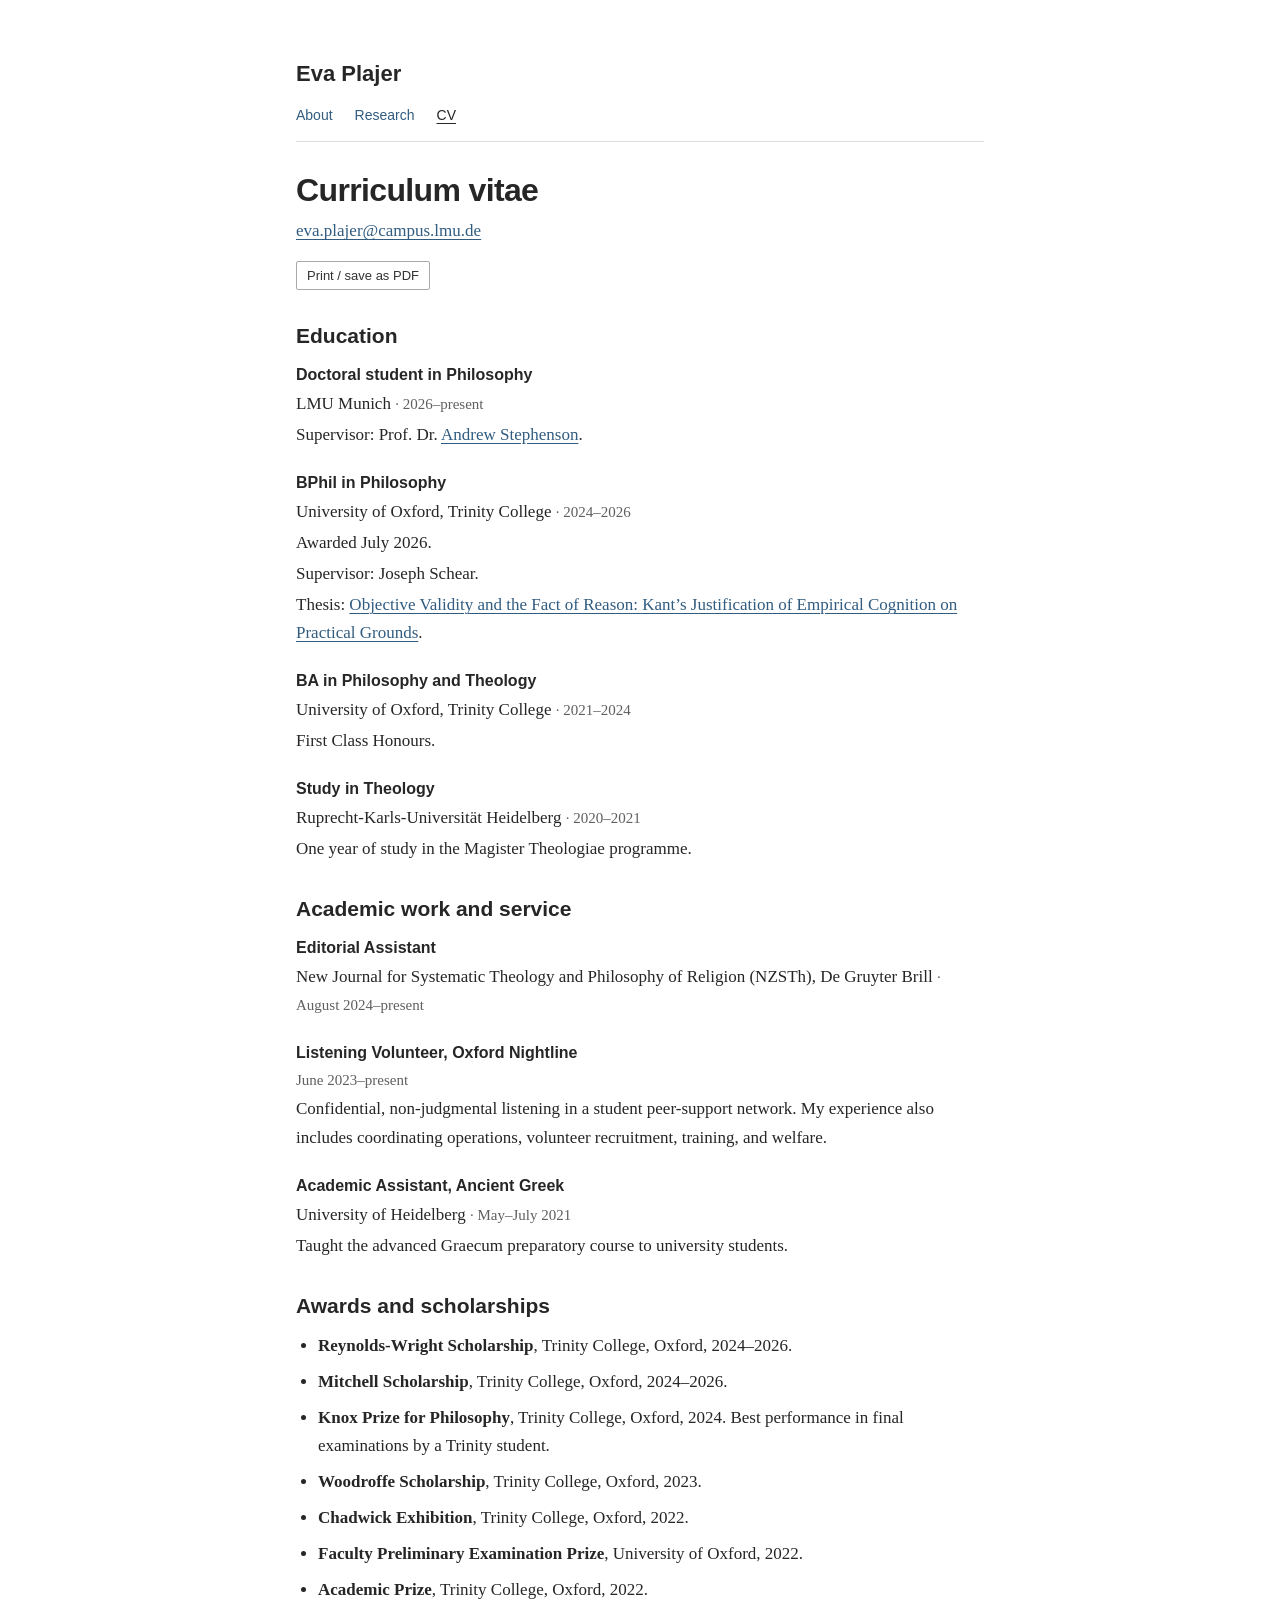
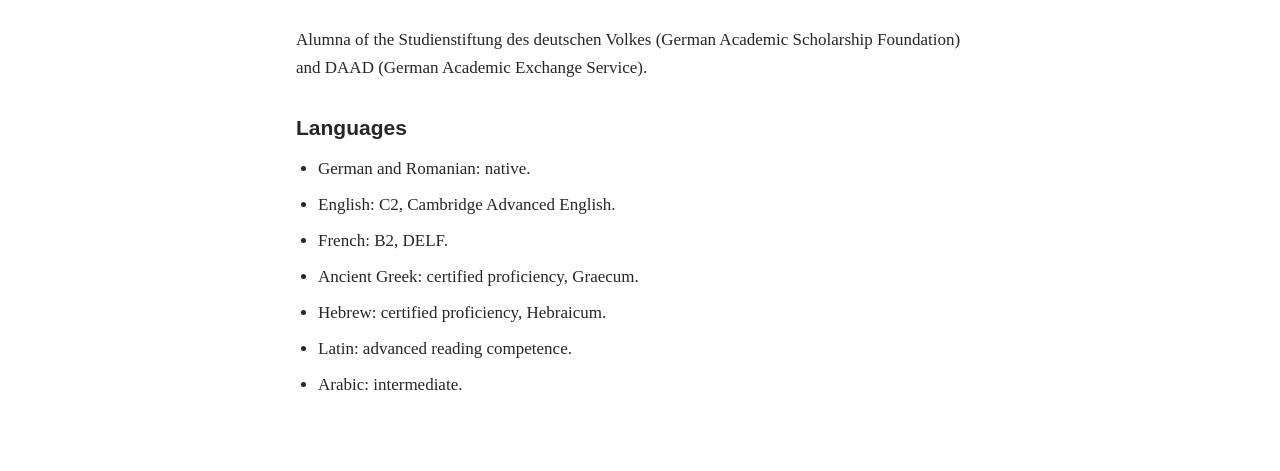
==== cv.html @ 217f37ab "Add BPhil supervisor and link doctoral supervisor" ====
<!doctype html>
<html lang="en">
<head>
  <meta charset="utf-8">
  <meta name="viewport" content="width=device-width, initial-scale=1">
  <title>CV — Eva Plajer</title>
  <meta name="description" content="Eva Plajer’s education, academic experience, awards, and languages.">
  <link rel="canonical" href="https://evaplajer.com/cv.html">
  <link rel="icon" href="favicon.svg" type="image/svg+xml">
  <link rel="stylesheet" href="styles.css?v=2">
  <script src="script.js?v=2" defer></script>
</head>
<body>
  <a class="skip" href="#main">Skip to content</a>
  <header class="site-header">
    <a class="site-name" href="index.html">Eva Plajer</a>
    <nav class="site-nav" aria-label="Main navigation">
      <a href="index.html">About</a>
      <a href="research.html">Research</a>
      <a href="cv.html" aria-current="page">CV</a>
    </nav>
  </header>

  <main id="main">
    <h1>Curriculum vitae</h1>
    <p><a href="mailto:eva.plajer@campus.lmu.de">eva.plajer@campus.lmu.de</a></p>
    <button class="print-button" type="button">Print / save as PDF</button>

    <section aria-labelledby="education">
      <h2 id="education">Education</h2>
      <div class="entry">
        <h3>Doctoral student in Philosophy</h3>
        <p>LMU Munich <span class="date">· 2026–present</span></p>
        <p>Supervisor: Prof. Dr. <a href="https://acstephenson.com/">Andrew Stephenson</a>.</p>
      </div>
      <div class="entry">
        <h3>BPhil in Philosophy</h3>
        <p>University of Oxford, Trinity College <span class="date">· 2024–2026</span></p>
        <p>Awarded July 2026.</p>
        <p>Supervisor: Joseph Schear.</p>
        <p>Thesis: <a href="research.html#thesis">Objective Validity and the Fact of Reason: Kant’s Justification of Empirical Cognition on Practical Grounds</a>.</p>
      </div>
      <div class="entry">
        <h3>BA in Philosophy and Theology</h3>
        <p>University of Oxford, Trinity College <span class="date">· 2021–2024</span></p>
        <p>First Class Honours.</p>
      </div>
      <div class="entry">
        <h3>Study in Theology</h3>
        <p>Ruprecht-Karls-Universität Heidelberg <span class="date">· 2020–2021</span></p>
        <p>One year of study in the Magister Theologiae programme.</p>
      </div>
    </section>

    <section aria-labelledby="experience">
      <h2 id="experience">Academic work and service</h2>
      <div class="entry">
        <h3>Editorial Assistant</h3>
        <p>New Journal for Systematic Theology and Philosophy of Religion (NZSTh), De Gruyter Brill <span class="date">· August 2024–present</span></p>
      </div>
      <div class="entry">
        <h3>Listening Volunteer, Oxford Nightline</h3>
        <p class="date">June 2023–present</p>
        <p>Confidential, non-judgmental listening in a student peer-support network. My experience also includes coordinating operations, volunteer recruitment, training, and welfare.</p>
      </div>
      <div class="entry">
        <h3>Academic Assistant, Ancient Greek</h3>
        <p>University of Heidelberg <span class="date">· May–July 2021</span></p>
        <p>Taught the advanced Graecum preparatory course to university students.</p>
      </div>
    </section>

    <section aria-labelledby="awards">
      <h2 id="awards">Awards and scholarships</h2>
      <ul>
        <li><strong>Reynolds-Wright Scholarship</strong>, Trinity College, Oxford, 2024–2026.</li>
        <li><strong>Mitchell Scholarship</strong>, Trinity College, Oxford, 2024–2026.</li>
        <li><strong>Knox Prize for Philosophy</strong>, Trinity College, Oxford, 2024. Best performance in final examinations by a Trinity student.</li>
        <li><strong>Woodroffe Scholarship</strong>, Trinity College, Oxford, 2023.</li>
        <li><strong>Chadwick Exhibition</strong>, Trinity College, Oxford, 2022.</li>
        <li><strong>Faculty Preliminary Examination Prize</strong>, University of Oxford, 2022.</li>
        <li><strong>Academic Prize</strong>, Trinity College, Oxford, 2022.</li>
      </ul>
      <p>Alumna of the Studienstiftung des deutschen Volkes (German Academic Scholarship Foundation) and DAAD (German Academic Exchange Service).</p>
    </section>

    <section aria-labelledby="languages">
      <h2 id="languages">Languages</h2>
      <ul>
        <li>German and Romanian: native.</li>
        <li>English: C2, Cambridge Advanced English.</li>
        <li>French: B2, DELF.</li>
        <li>Ancient Greek: certified proficiency, Graecum.</li>
        <li>Hebrew: certified proficiency, Hebraicum.</li>
        <li>Latin: advanced reading competence.</li>
        <li>Arabic: intermediate.</li>
      </ul>
    </section>
  </main>
</body>
</html>
---- styles.css ----
:root { color-scheme: light; }
* { box-sizing: border-box; }
body { max-width: 740px; margin: 56px auto 72px; padding: 0 26px; color: #262626; background: #fff; font: 17px/1.65 Georgia, 'Times New Roman', serif; }
a { color: #315c80; text-decoration-thickness: 1px; text-underline-offset: 3px; }
a:hover { color: #183c5b; }
a:focus-visible, button:focus-visible { outline: 2px solid #315c80; outline-offset: 5px; }
h1, h2, h3, .site-name, .site-nav, button { font-family: -apple-system, BlinkMacSystemFont, 'Segoe UI', sans-serif; }
h1 { margin: 0 0 7px; font-size: 32px; line-height: 1.25; font-weight: 600; letter-spacing: -.02em; }
h2 { margin: 32px 0 12px; font-size: 21px; line-height: 1.35; font-weight: 600; }
h3 { margin: 0 0 3px; font-size: 16px; line-height: 1.5; font-weight: 600; }
p { margin: 0 0 16px; }
.site-header { margin-bottom: 28px; }
.site-name { display: inline-block; margin-bottom: 12px; color: #262626; font-size: 22px; font-weight: 600; text-decoration: none; }
.site-nav { display: flex; flex-wrap: wrap; gap: 22px; border-bottom: 1px solid #ddd; padding-bottom: 14px; font-size: 14px; }
.site-nav a { text-decoration: none; }
.site-nav a[aria-current="page"] { color: #262626; text-decoration: underline; }
.subtitle, .muted, .date { color: #606060; }
.subtitle { margin: 0 0 20px; }
.entry { margin: 0 0 22px; }
.entry p { margin: 3px 0; }
.date { font-size: 15px; }
ul { margin: 8px 0 22px; padding-left: 22px; }
li { margin-bottom: 8px; }
.thesis-title { font-style: italic; }
.contact { margin-top: 30px; }
.print-button { padding: 6px 10px; border: 1px solid #aaa; border-radius: 2px; background: #fff; color: #333; font-size: 13px; cursor: pointer; }
.print-button:hover { background: #f5f5f5; }
.skip { position: absolute; top: -100px; }
.skip:focus { top: 8px; background: #fff; padding: 5px; }
@media (max-width: 520px) {
  body { margin: 28px auto 42px; padding: 0 22px; font-size: 16px; }
  h1 { font-size: 29px; }
  .site-header { margin-bottom: 24px; }
}
@media print {
  @page { size: A4; margin: 18mm; }
  body { max-width: none; margin: 0; padding: 0; font-size: 10pt; line-height: 1.5; }
  .site-header, .skip, .print-button { display: none; }
  h1 { font-size: 24pt; } h2 { font-size: 15pt; margin-top: 20px; } h3 { font-size: 10pt; }
  .entry { break-inside: avoid; margin-bottom: 15px; }
  .date { font-size: 9pt; }
  a { color: inherit; text-decoration: none; }
}
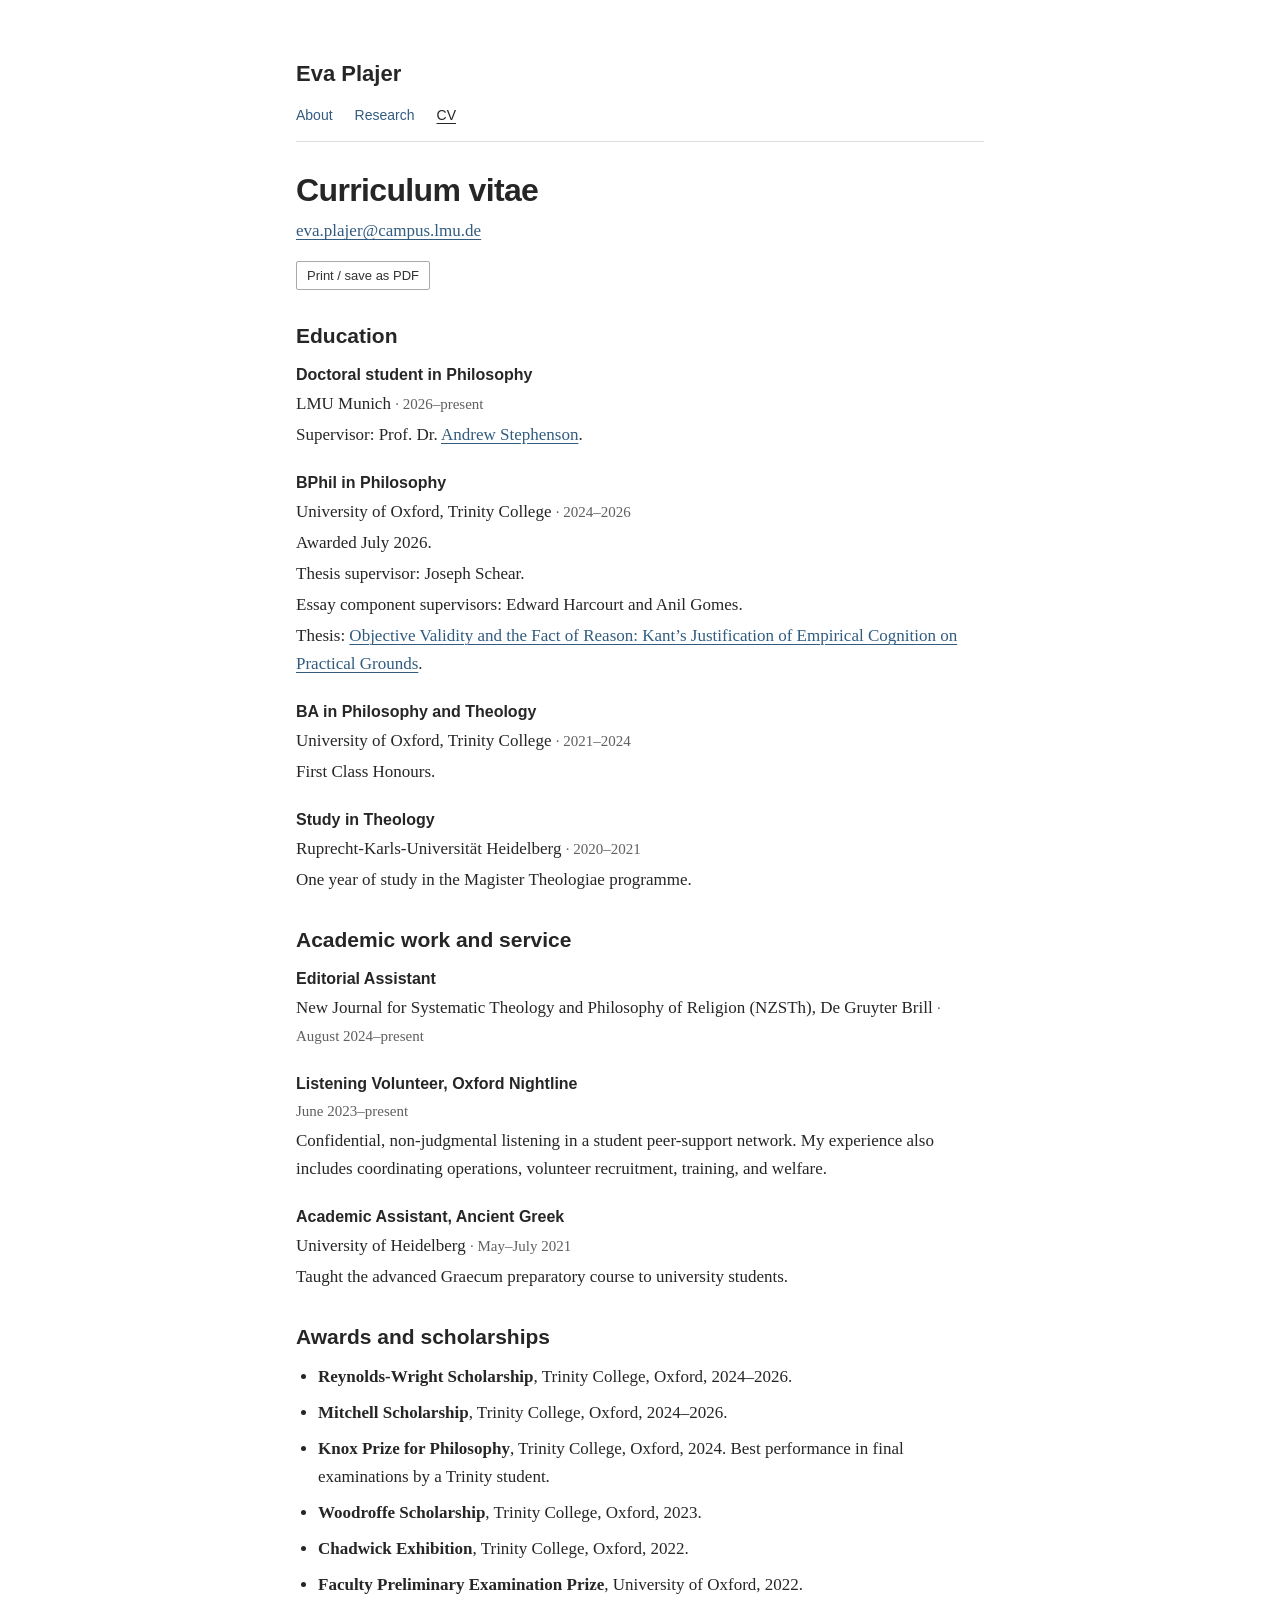
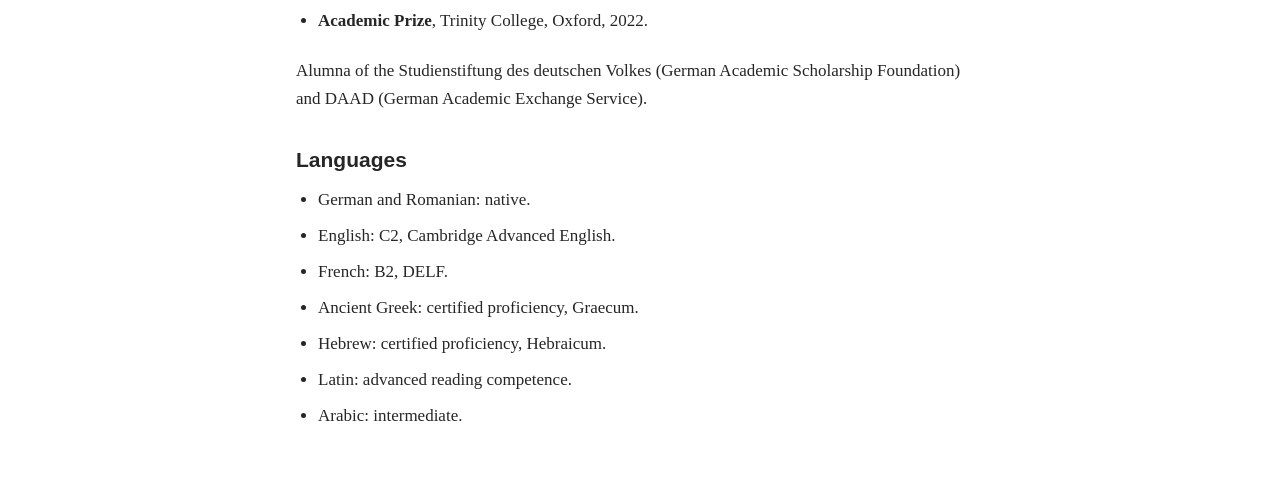
==== commit 085700ef: "Distinguish BPhil thesis and essay supervision" ====
--- a/cv.html
+++ b/cv.html
@@ -37,7 +37,8 @@
         <h3>BPhil in Philosophy</h3>
         <p>University of Oxford, Trinity College <span class="date">· 2024–2026</span></p>
         <p>Awarded July 2026.</p>
-        <p>Supervisor: Joseph Schear.</p>
+        <p>Thesis supervisor: Joseph Schear.</p>
+        <p>Essay component supervisors: Edward Harcourt and Anil Gomes.</p>
         <p>Thesis: <a href="research.html#thesis">Objective Validity and the Fact of Reason: Kant’s Justification of Empirical Cognition on Practical Grounds</a>.</p>
       </div>
       <div class="entry">
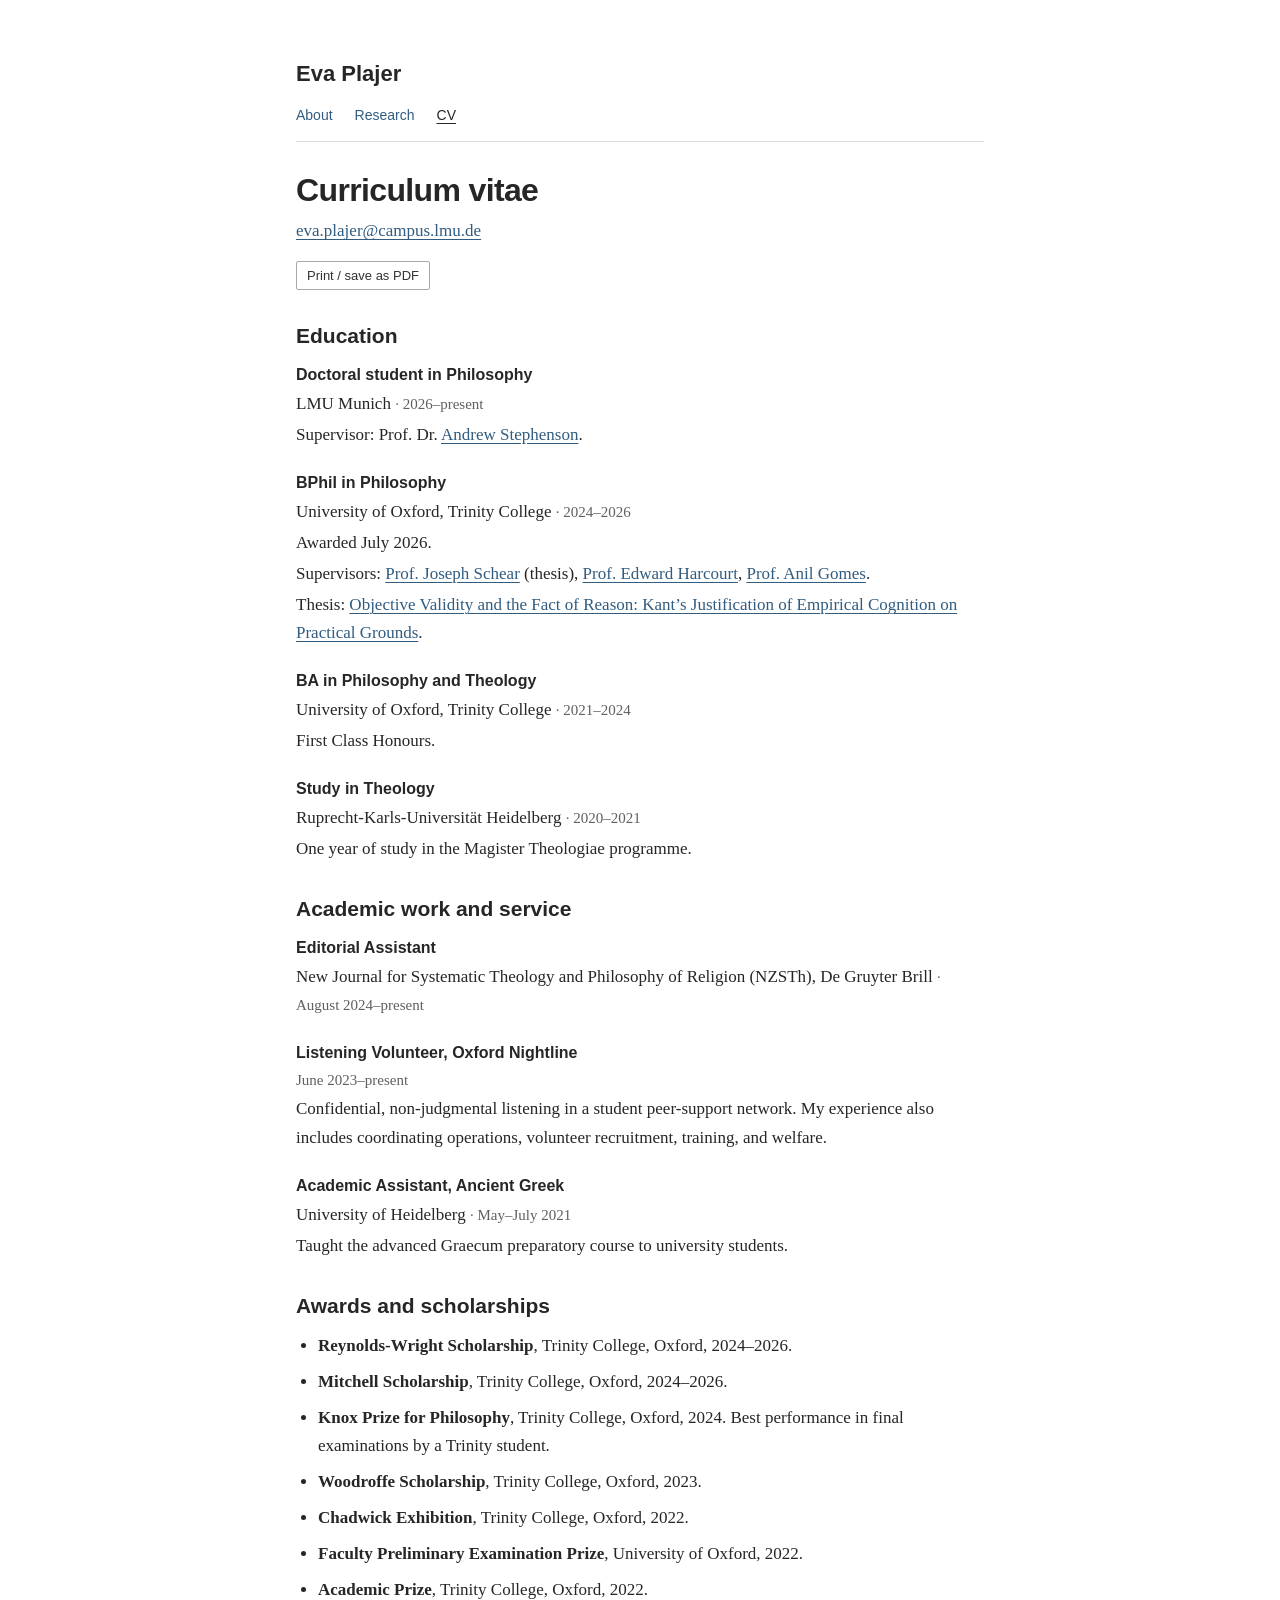
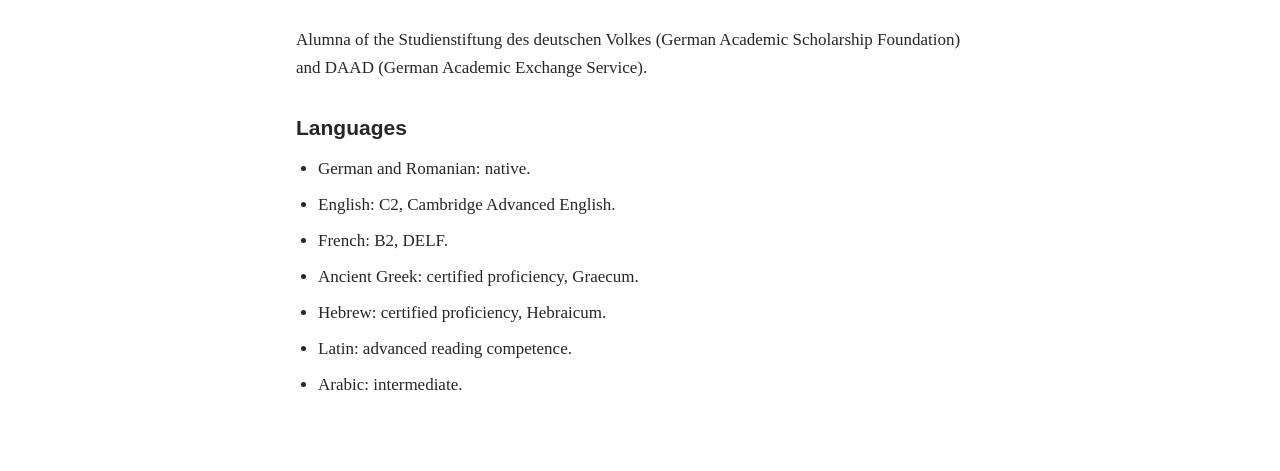
==== commit aace6f47: "Use linked titles in a single BPhil supervisors line" ====
--- a/cv.html
+++ b/cv.html
@@ -37,8 +37,7 @@
         <h3>BPhil in Philosophy</h3>
         <p>University of Oxford, Trinity College <span class="date">· 2024–2026</span></p>
         <p>Awarded July 2026.</p>
-        <p>Thesis supervisor: Joseph Schear.</p>
-        <p>Essay component supervisors: Edward Harcourt and Anil Gomes.</p>
+        <p>Supervisors: <a href="https://www.chch.ox.ac.uk/people/professor-joseph-k-schear">Prof. Joseph Schear</a> (thesis), <a href="https://www.philosophy.ox.ac.uk/people/edward-harcourt">Prof. Edward Harcourt</a>, <a href="https://www.anilgomes.com/">Prof. Anil Gomes</a>.</p>
         <p>Thesis: <a href="research.html#thesis">Objective Validity and the Fact of Reason: Kant’s Justification of Empirical Cognition on Practical Grounds</a>.</p>
       </div>
       <div class="entry">
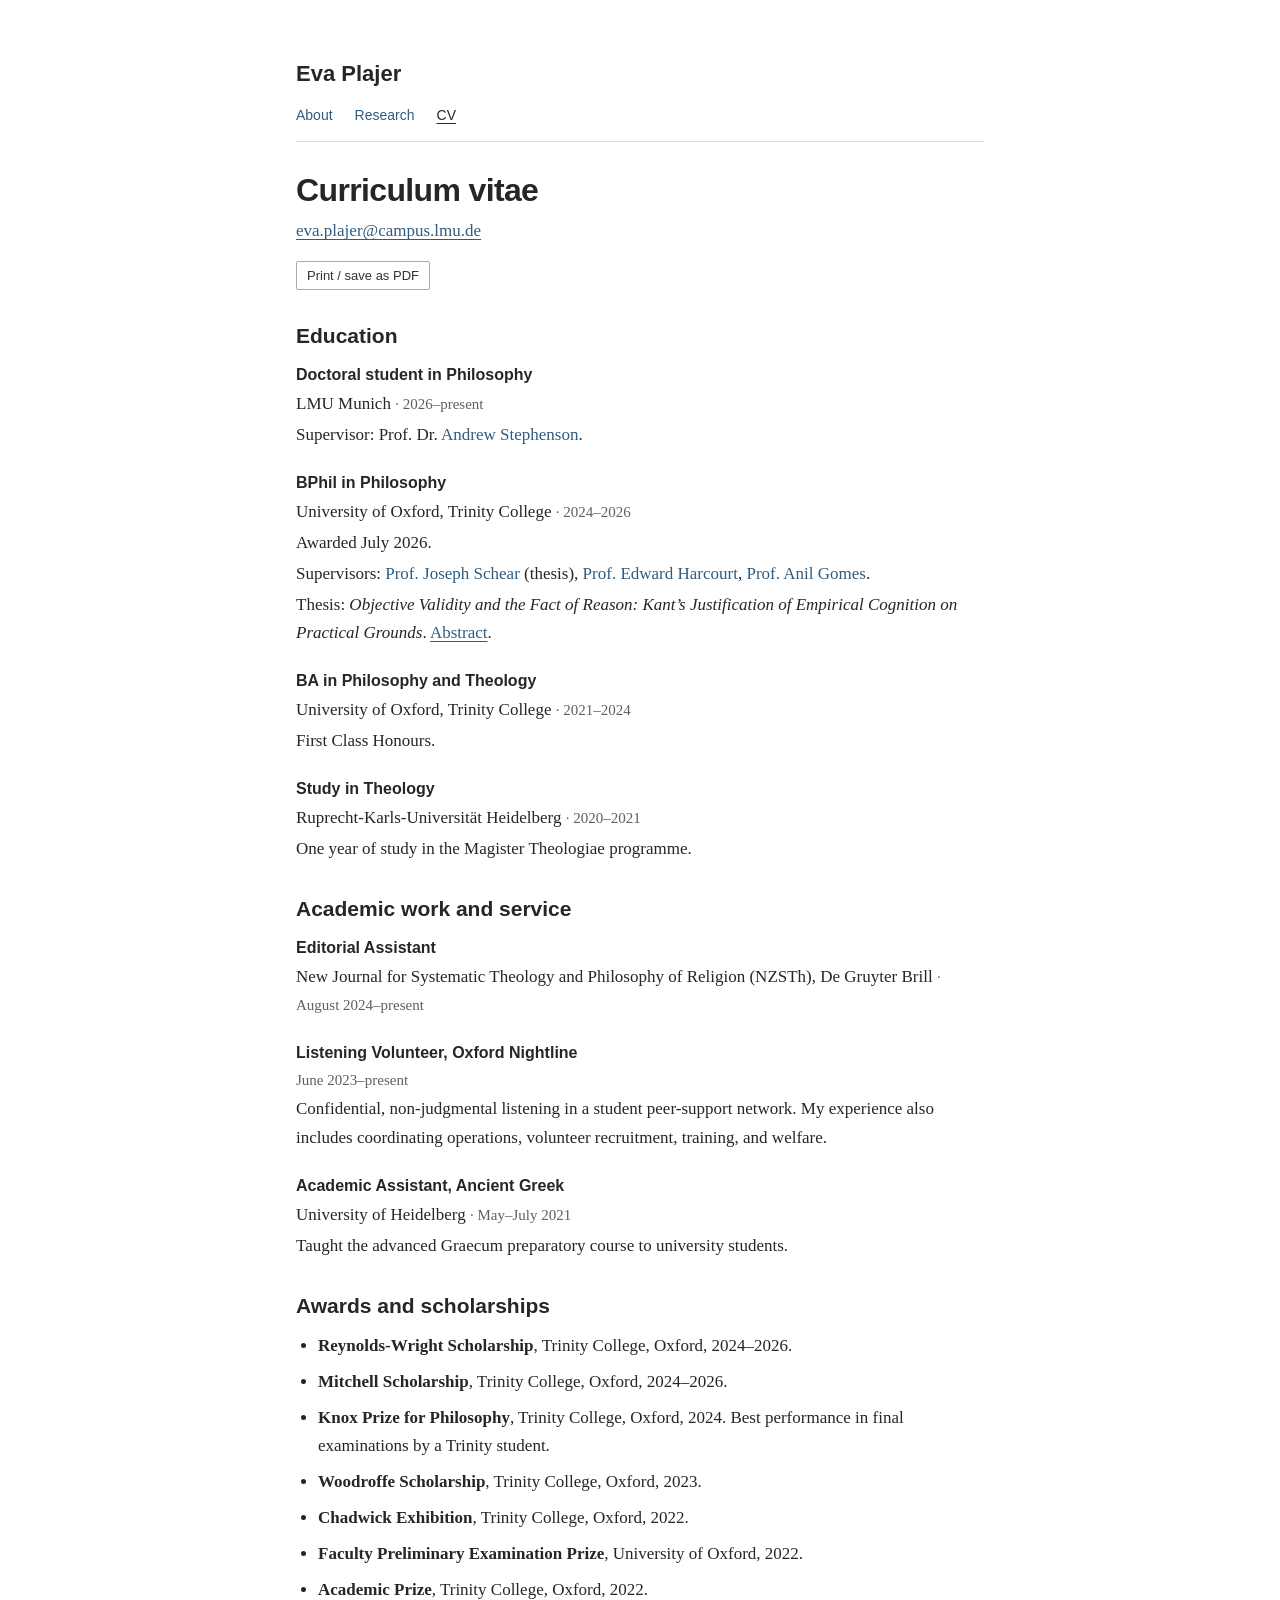
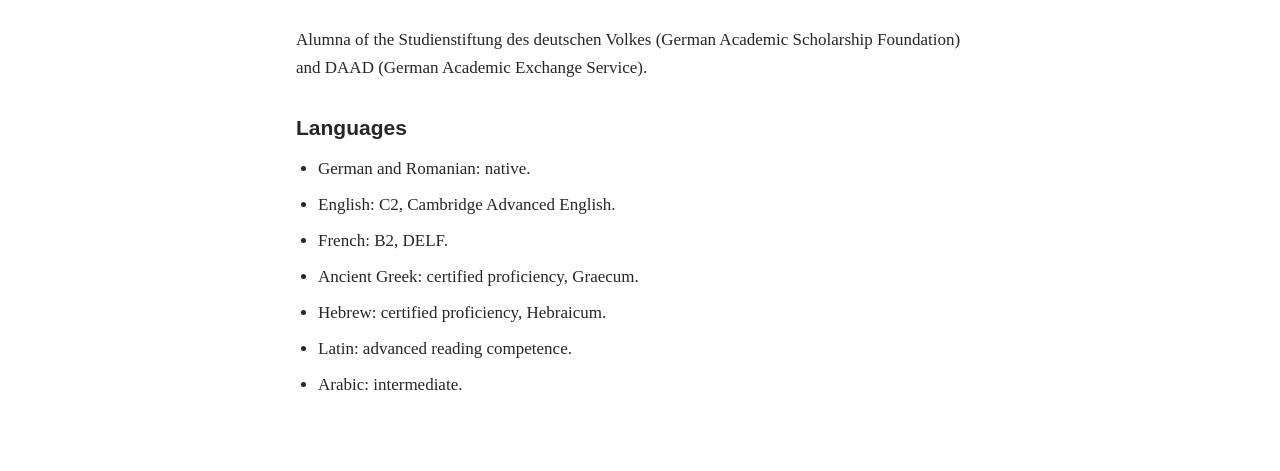
==== commit 72915f87: "Simplify CV supervisor links and thesis presentation" ====
--- a/cv.html
+++ b/cv.html
@@ -7,7 +7,7 @@
   <meta name="description" content="Eva Plajer’s education, academic experience, awards, and languages.">
   <link rel="canonical" href="https://evaplajer.com/cv.html">
   <link rel="icon" href="favicon.svg" type="image/svg+xml">
-  <link rel="stylesheet" href="styles.css?v=2">
+  <link rel="stylesheet" href="styles.css?v=3">
   <script src="script.js?v=2" defer></script>
 </head>
 <body>
@@ -31,14 +31,14 @@
       <div class="entry">
         <h3>Doctoral student in Philosophy</h3>
         <p>LMU Munich <span class="date">· 2026–present</span></p>
-        <p>Supervisor: Prof. Dr. <a href="https://acstephenson.com/">Andrew Stephenson</a>.</p>
+        <p class="supervisors">Supervisor: Prof. Dr. <a href="https://acstephenson.com/">Andrew Stephenson</a>.</p>
       </div>
       <div class="entry">
         <h3>BPhil in Philosophy</h3>
         <p>University of Oxford, Trinity College <span class="date">· 2024–2026</span></p>
         <p>Awarded July 2026.</p>
-        <p>Supervisors: <a href="https://www.chch.ox.ac.uk/people/professor-joseph-k-schear">Prof. Joseph Schear</a> (thesis), <a href="https://www.philosophy.ox.ac.uk/people/edward-harcourt">Prof. Edward Harcourt</a>, <a href="https://www.anilgomes.com/">Prof. Anil Gomes</a>.</p>
-        <p>Thesis: <a href="research.html#thesis">Objective Validity and the Fact of Reason: Kant’s Justification of Empirical Cognition on Practical Grounds</a>.</p>
+        <p class="supervisors">Supervisors: <a href="https://www.chch.ox.ac.uk/people/professor-joseph-k-schear">Prof. Joseph Schear</a> (thesis), <a href="https://www.philosophy.ox.ac.uk/people/edward-harcourt">Prof. Edward Harcourt</a>, <a href="https://www.anilgomes.com/">Prof. Anil Gomes</a>.</p>
+        <p>Thesis: <em>Objective Validity and the Fact of Reason: Kant’s Justification of Empirical Cognition on Practical Grounds</em>. <a href="research.html#thesis">Abstract</a>.</p>
       </div>
       <div class="entry">
         <h3>BA in Philosophy and Theology</h3>
--- a/styles.css
+++ b/styles.css
@@ -3,6 +3,8 @@
 body { max-width: 740px; margin: 56px auto 72px; padding: 0 26px; color: #262626; background: #fff; font: 17px/1.65 Georgia, 'Times New Roman', serif; }
 a { color: #315c80; text-decoration-thickness: 1px; text-underline-offset: 3px; }
 a:hover { color: #183c5b; }
+.supervisors a { text-decoration: none; }
+.supervisors a:hover, .supervisors a:focus-visible { text-decoration: underline; }
 a:focus-visible, button:focus-visible { outline: 2px solid #315c80; outline-offset: 5px; }
 h1, h2, h3, .site-name, .site-nav, button { font-family: -apple-system, BlinkMacSystemFont, 'Segoe UI', sans-serif; }
 h1 { margin: 0 0 7px; font-size: 32px; line-height: 1.25; font-weight: 600; letter-spacing: -.02em; }
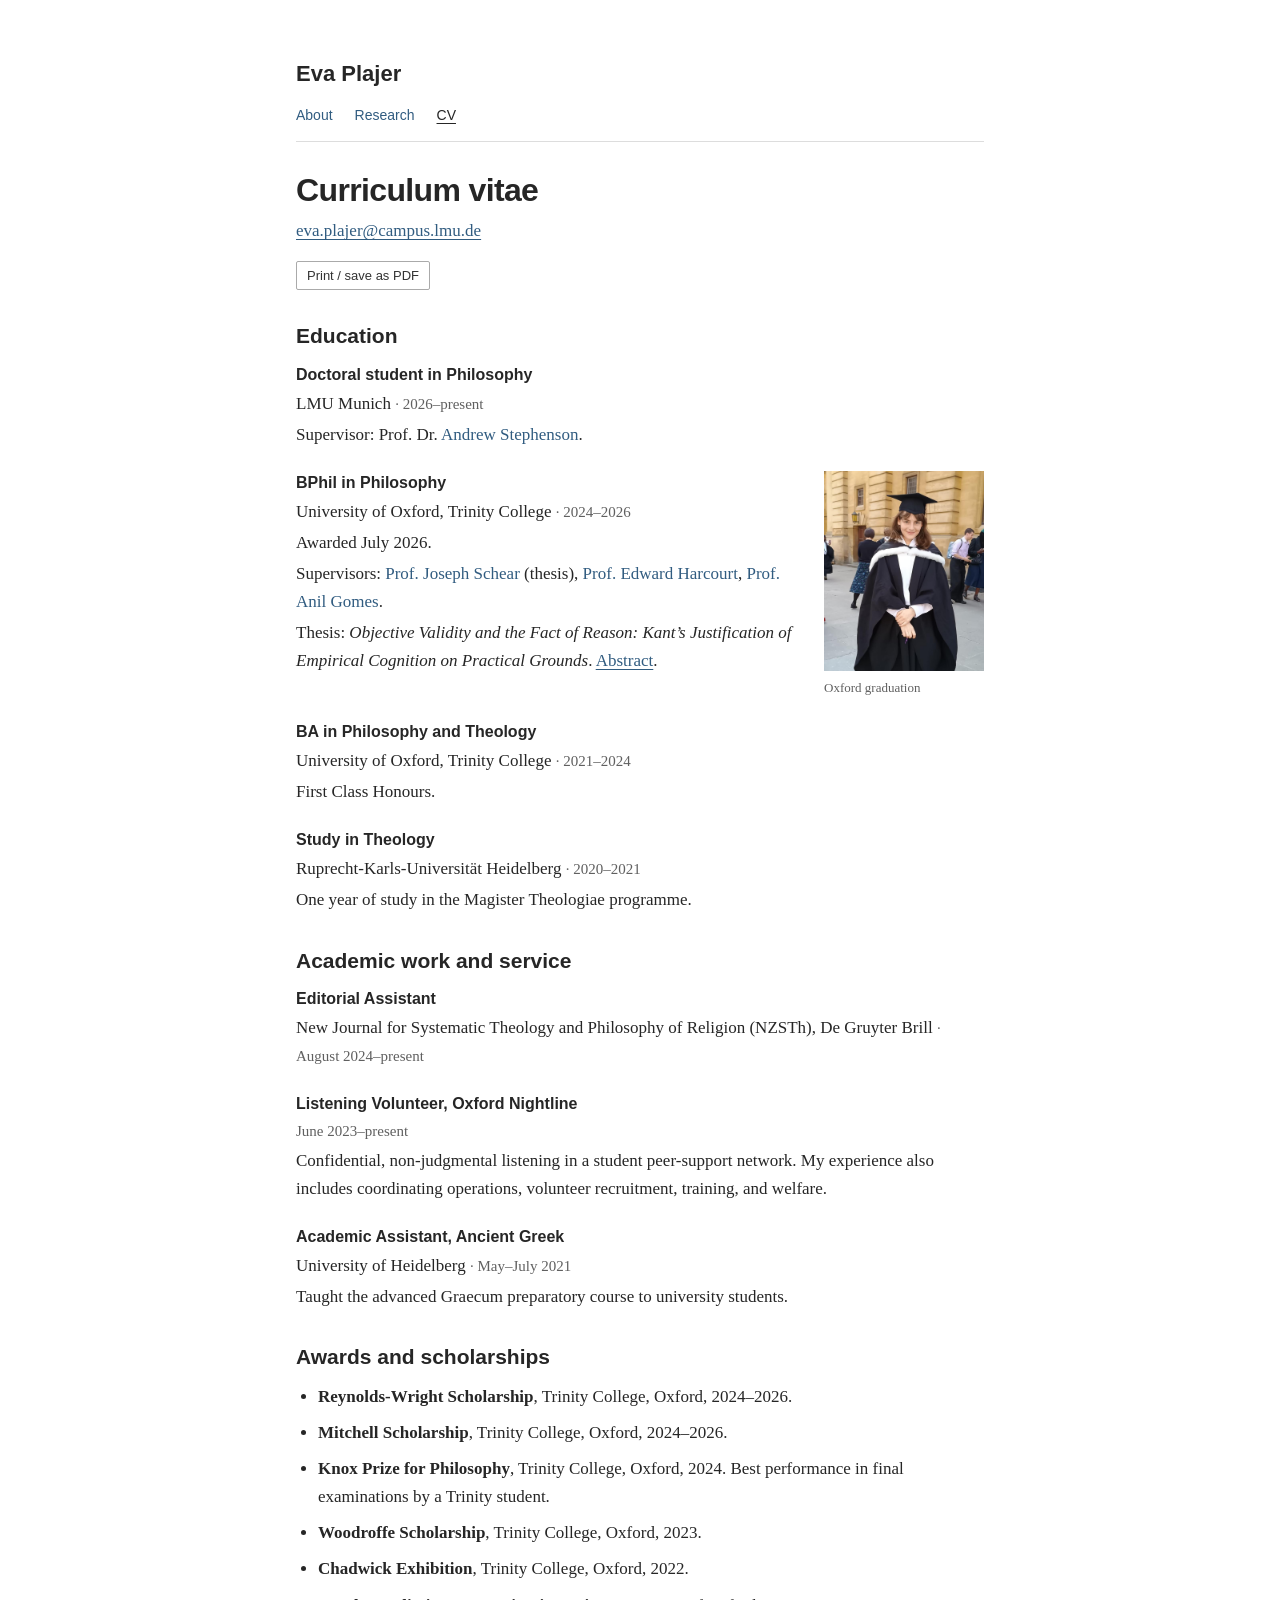
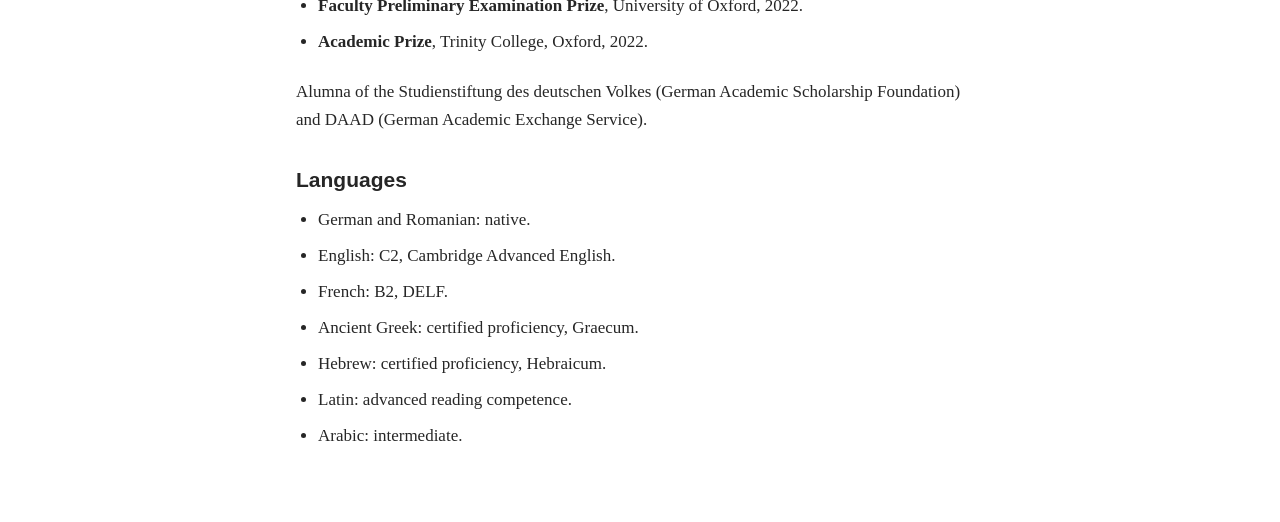
==== commit 265fde5b: "Add restrained portraits and PhilPeople profile link" ====
--- a/cv.html
+++ b/cv.html
@@ -7,7 +7,7 @@
   <meta name="description" content="Eva Plajer’s education, academic experience, awards, and languages.">
   <link rel="canonical" href="https://evaplajer.com/cv.html">
   <link rel="icon" href="favicon.svg" type="image/svg+xml">
-  <link rel="stylesheet" href="styles.css?v=3">
+  <link rel="stylesheet" href="styles.css?v=4">
   <script src="script.js?v=2" defer></script>
 </head>
 <body>
@@ -33,12 +33,20 @@
         <p>LMU Munich <span class="date">· 2026–present</span></p>
         <p class="supervisors">Supervisor: Prof. Dr. <a href="https://acstephenson.com/">Andrew Stephenson</a>.</p>
       </div>
-      <div class="entry">
-        <h3>BPhil in Philosophy</h3>
-        <p>University of Oxford, Trinity College <span class="date">· 2024–2026</span></p>
-        <p>Awarded July 2026.</p>
-        <p class="supervisors">Supervisors: <a href="https://www.chch.ox.ac.uk/people/professor-joseph-k-schear">Prof. Joseph Schear</a> (thesis), <a href="https://www.philosophy.ox.ac.uk/people/edward-harcourt">Prof. Edward Harcourt</a>, <a href="https://www.anilgomes.com/">Prof. Anil Gomes</a>.</p>
-        <p>Thesis: <em>Objective Validity and the Fact of Reason: Kant’s Justification of Empirical Cognition on Practical Grounds</em>. <a href="research.html#thesis">Abstract</a>.</p>
+      <div class="entry degree-with-photo">
+        <div>
+          <h3>BPhil in Philosophy</h3>
+          <p>University of Oxford, Trinity College <span class="date">· 2024–2026</span></p>
+          <p>Awarded July 2026.</p>
+          <p class="supervisors">Supervisors: <a href="https://www.chch.ox.ac.uk/people/professor-joseph-k-schear">Prof. Joseph Schear</a> (thesis), <a href="https://www.philosophy.ox.ac.uk/people/edward-harcourt">Prof. Edward Harcourt</a>, <a href="https://www.anilgomes.com/">Prof. Anil Gomes</a>.</p>
+          <p>Thesis: <em>Objective Validity and the Fact of Reason: Kant’s Justification of Empirical Cognition on Practical Grounds</em>. <a href="research.html#thesis">Abstract</a>.</p>
+        </div>
+        <figure class="graduation-photo">
+          <div class="graduation-frame">
+            <img src="assets/eva-plajer-oxford-graduation.jpg" alt="Eva Plajer in her graduation cap and gown at Oxford" width="1200" height="1600" decoding="async">
+          </div>
+          <figcaption>Oxford graduation</figcaption>
+        </figure>
       </div>
       <div class="entry">
         <h3>BA in Philosophy and Theology</h3>
--- a/styles.css
+++ b/styles.css
@@ -29,6 +29,20 @@
 .print-button:hover { background: #f5f5f5; }
 .skip { position: absolute; top: -100px; }
 .skip:focus { top: 8px; background: #fff; padding: 5px; }
+.introduction { display: grid; grid-template-columns: minmax(0, 1fr) 184px; align-items: start; gap: 30px; }
+.introduction-text p:last-child { margin-bottom: 0; }
+.portrait-frame, .graduation-frame { overflow: hidden; aspect-ratio: 4 / 5; }
+.portrait-frame img, .graduation-frame img { display: block; width: 100%; height: 100%; object-fit: cover; }
+.portrait-frame img { object-position: 55% 35%; transform: scale(1.45); transform-origin: 55% 35%; }
+.degree-with-photo { display: grid; grid-template-columns: minmax(0, 1fr) 160px; align-items: start; gap: 26px; }
+.graduation-photo { margin: 0; }
+.graduation-frame img { object-position: 52% 25%; transform: scale(1.5); transform-origin: 52% 25%; }
+.graduation-photo figcaption { margin-top: 6px; color: #606060; font-size: 13px; }
+@media (max-width: 620px) {
+  .introduction, .degree-with-photo { grid-template-columns: 1fr; gap: 20px; }
+  .portrait-frame { width: 170px; }
+  .graduation-photo { width: 160px; }
+}
 @media (max-width: 520px) {
   body { margin: 28px auto 42px; padding: 0 22px; font-size: 16px; }
   h1 { font-size: 29px; }
@@ -37,7 +51,8 @@
 @media print {
   @page { size: A4; margin: 18mm; }
   body { max-width: none; margin: 0; padding: 0; font-size: 10pt; line-height: 1.5; }
-  .site-header, .skip, .print-button { display: none; }
+  .site-header, .skip, .print-button, .graduation-photo, .portrait-frame { display: none; }
+  .introduction, .degree-with-photo { display: block; }
   h1 { font-size: 24pt; } h2 { font-size: 15pt; margin-top: 20px; } h3 { font-size: 10pt; }
   .entry { break-inside: avoid; margin-bottom: 15px; }
   .date { font-size: 9pt; }
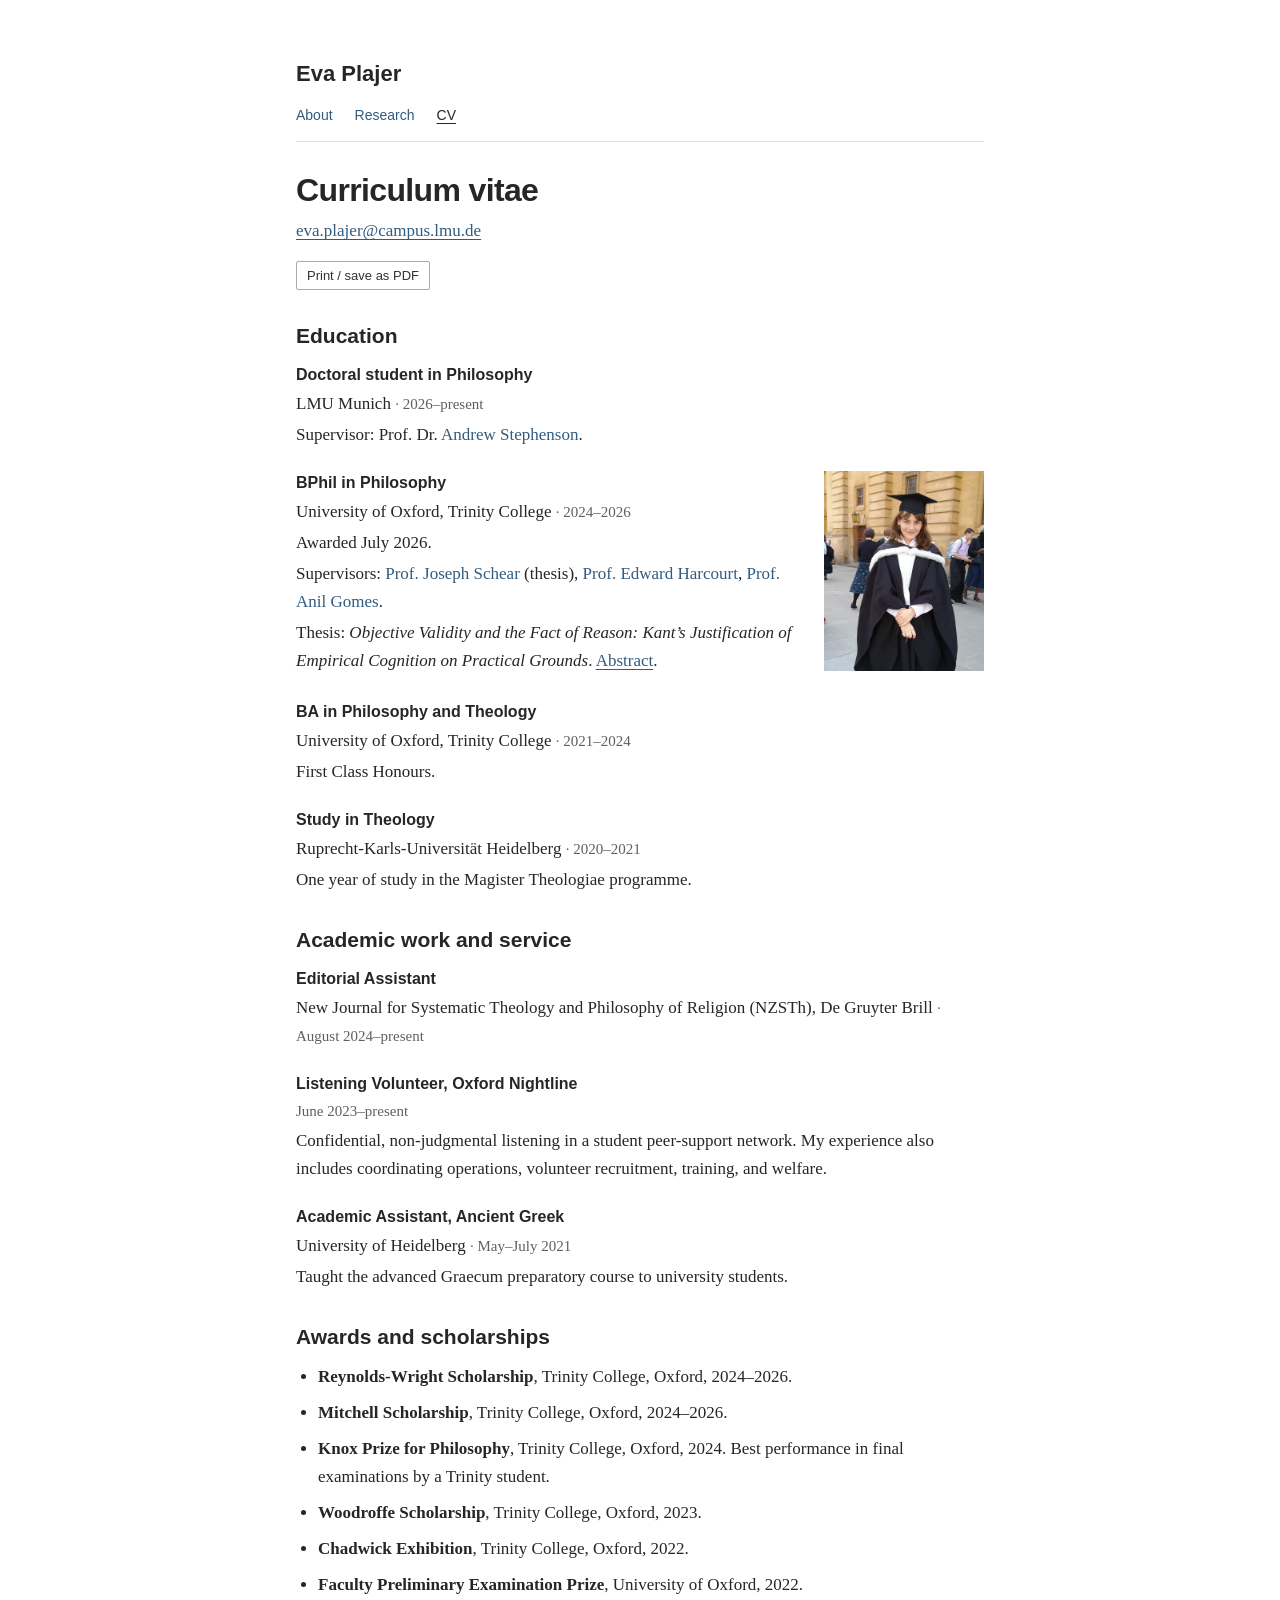
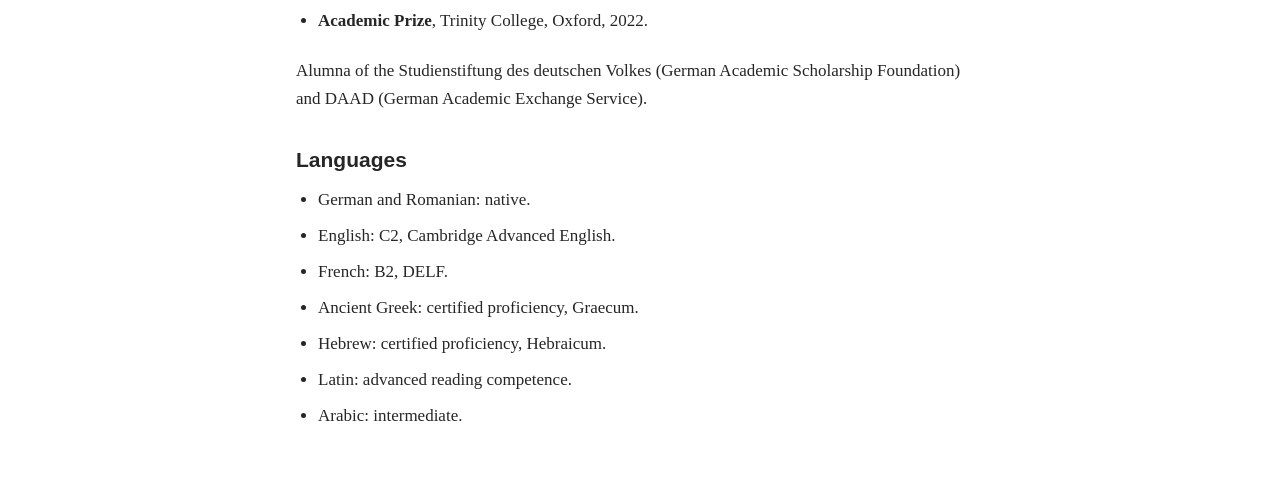
==== commit a40ecbc3: "Remove graduation photo caption" ====
--- a/cv.html
+++ b/cv.html
@@ -45,7 +45,6 @@
           <div class="graduation-frame">
             <img src="assets/eva-plajer-oxford-graduation.jpg" alt="Eva Plajer in her graduation cap and gown at Oxford" width="1200" height="1600" decoding="async">
           </div>
-          <figcaption>Oxford graduation</figcaption>
         </figure>
       </div>
       <div class="entry">
--- a/styles.css
+++ b/styles.css
@@ -37,7 +37,6 @@
 .degree-with-photo { display: grid; grid-template-columns: minmax(0, 1fr) 160px; align-items: start; gap: 26px; }
 .graduation-photo { margin: 0; }
 .graduation-frame img { object-position: 52% 25%; transform: scale(1.5); transform-origin: 52% 25%; }
-.graduation-photo figcaption { margin-top: 6px; color: #606060; font-size: 13px; }
 @media (max-width: 620px) {
   .introduction, .degree-with-photo { grid-template-columns: 1fr; gap: 20px; }
   .portrait-frame { width: 170px; }
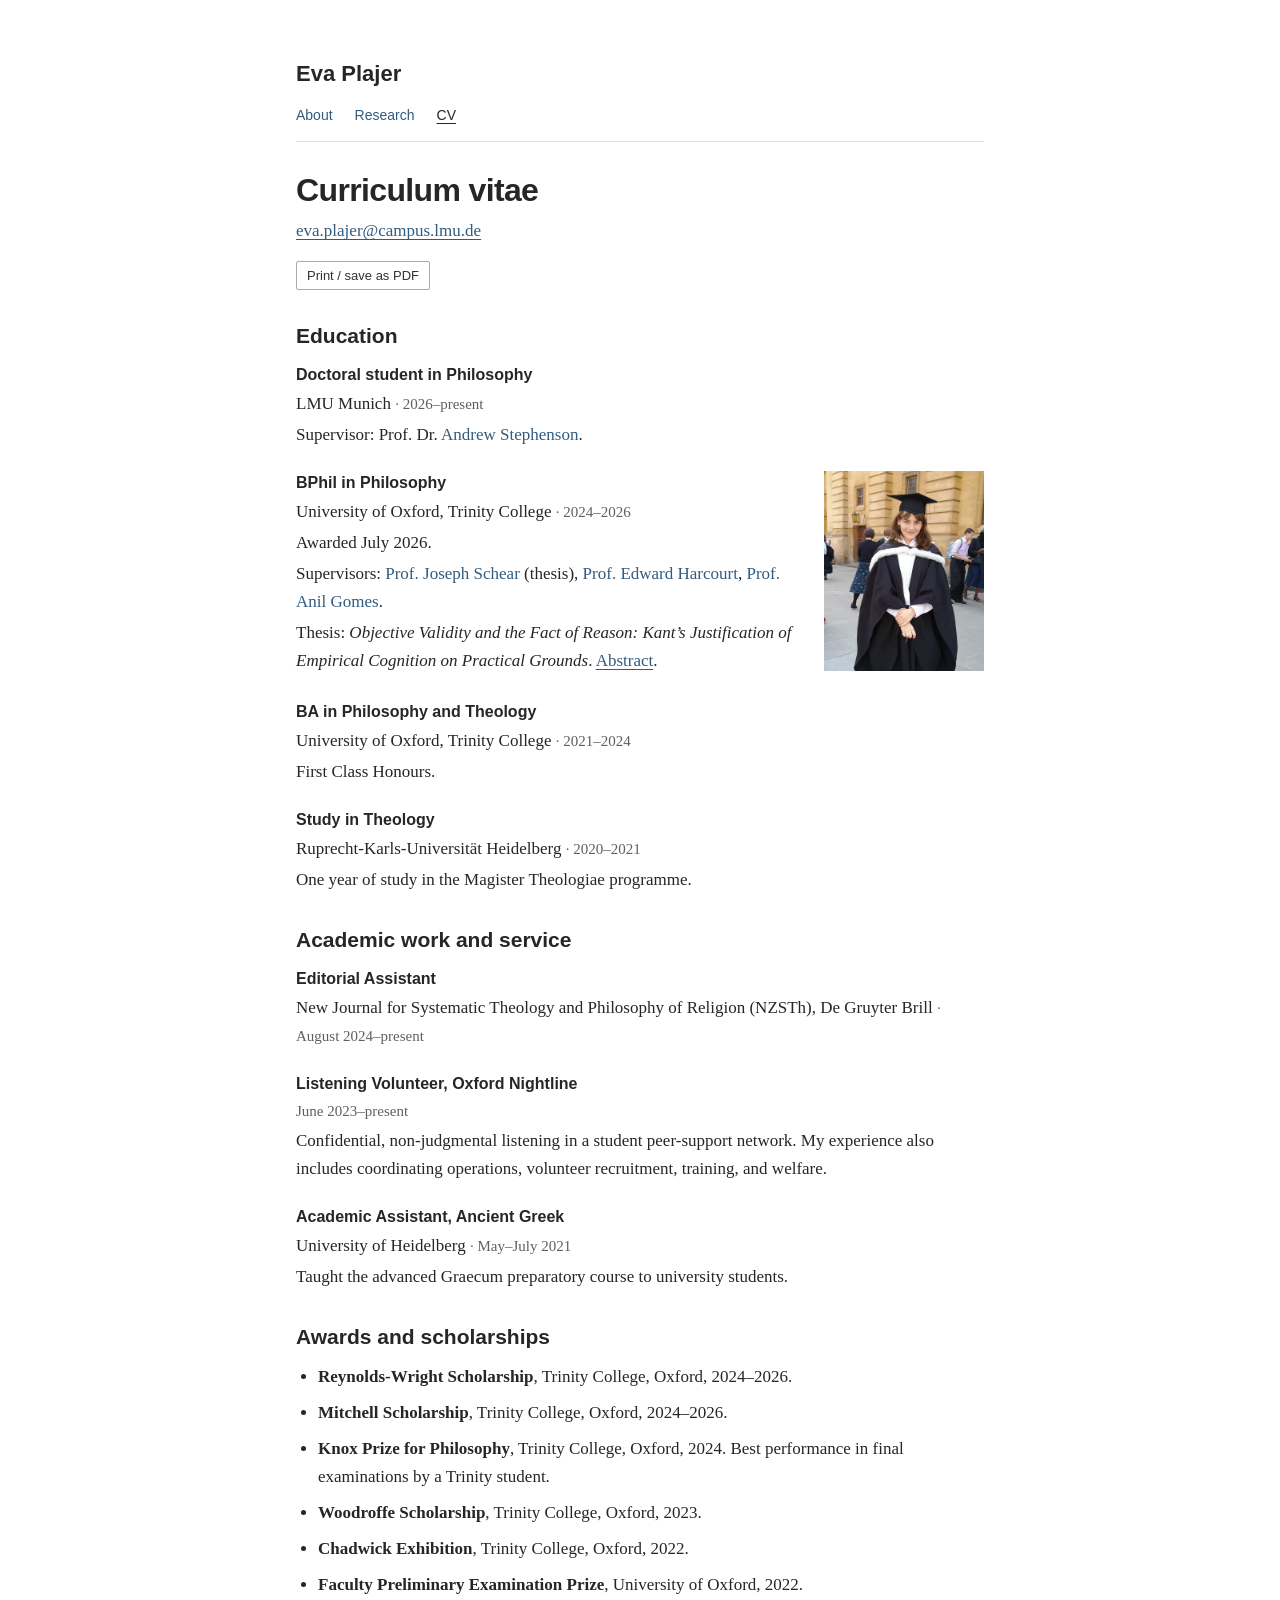
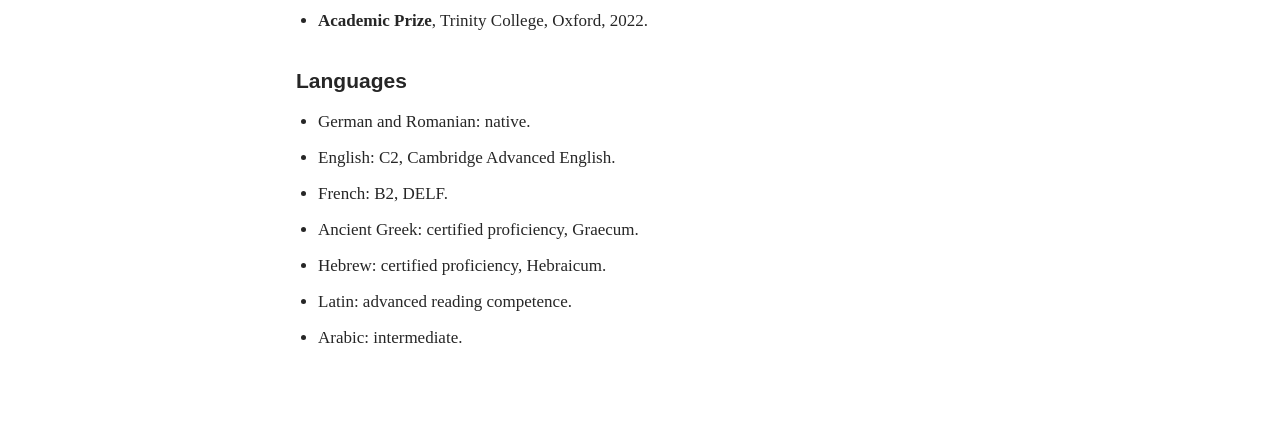
==== commit 0fd8412c: "Remove scholarship alumna note from CV" ====
--- a/cv.html
+++ b/cv.html
@@ -6,7 +6,7 @@
   <title>CV — Eva Plajer</title>
   <meta name="description" content="Eva Plajer’s education, academic experience, awards, and languages.">
   <link rel="canonical" href="https://evaplajer.com/cv.html">
-  <link rel="icon" href="favicon.svg" type="image/svg+xml">
+  <link rel="icon" href="favicon.svg?v=2" type="image/svg+xml">
   <link rel="stylesheet" href="styles.css?v=4">
   <script src="script.js?v=2" defer></script>
 </head>
@@ -88,7 +88,6 @@
         <li><strong>Faculty Preliminary Examination Prize</strong>, University of Oxford, 2022.</li>
         <li><strong>Academic Prize</strong>, Trinity College, Oxford, 2022.</li>
       </ul>
-      <p>Alumna of the Studienstiftung des deutschen Volkes (German Academic Scholarship Foundation) and DAAD (German Academic Exchange Service).</p>
     </section>
 
     <section aria-labelledby="languages">
